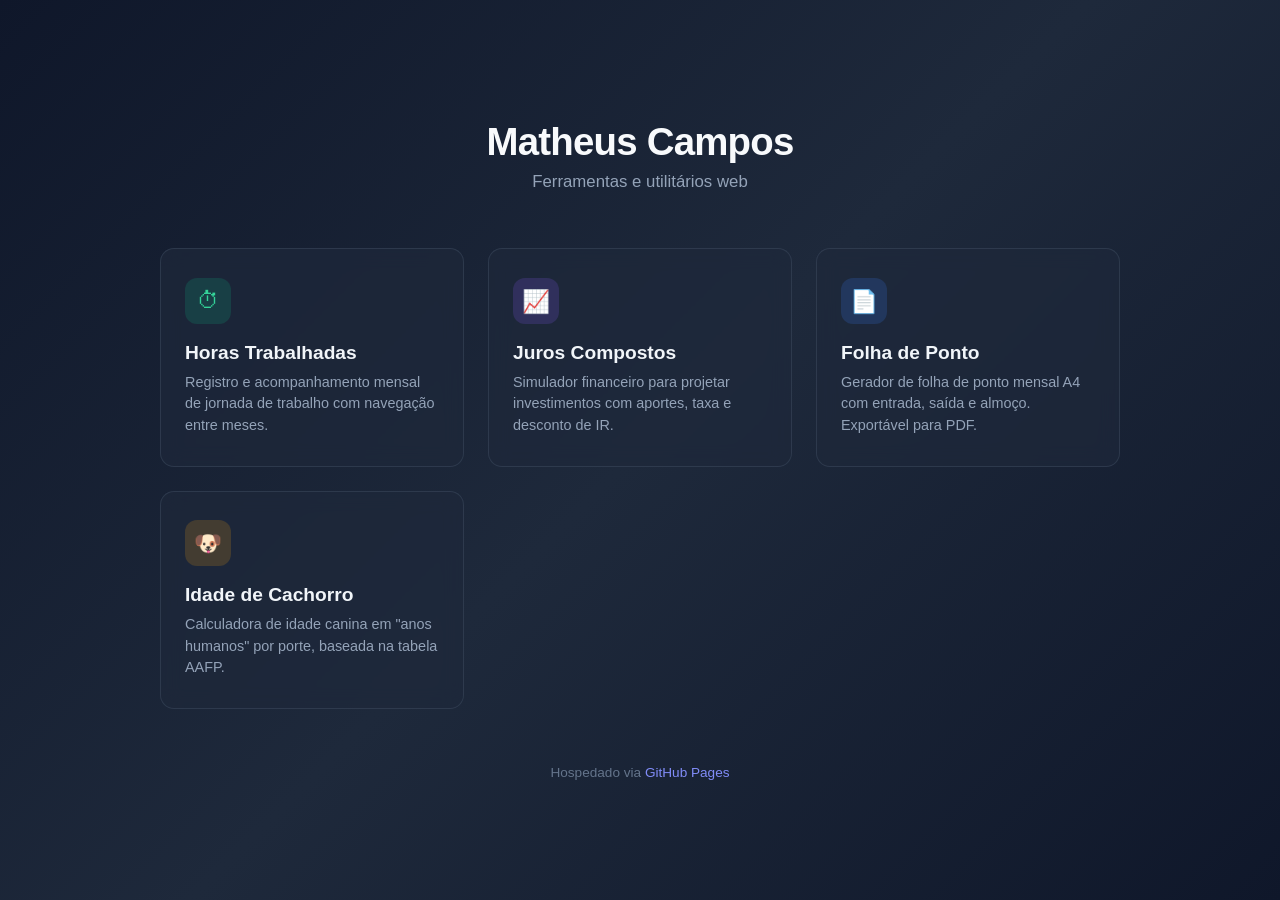
==== index.html @ 674d764a "Página de índice" ====
<!DOCTYPE html>
<html lang="pt-BR">
<head>
  <meta charset="UTF-8">
  <meta name="viewport" content="width=device-width, initial-scale=1.0">
  <title>Matheus Campos — Projetos</title>
  <style>
    * {
      margin: 0;
      padding: 0;
      box-sizing: border-box;
    }

    body {
      font-family: 'Inter', -apple-system, BlinkMacSystemFont, 'Segoe UI', Roboto, sans-serif;
      background: linear-gradient(135deg, #0f172a 0%, #1e293b 50%, #0f172a 100%);
      color: #e2e8f0;
      min-height: 100vh;
      display: flex;
      flex-direction: column;
      align-items: center;
      justify-content: center;
      padding: 2rem;
    }

    .container {
      max-width: 960px;
      width: 100%;
    }

    header {
      text-align: center;
      margin-bottom: 3.5rem;
    }

    header h1 {
      font-size: 2.4rem;
      font-weight: 700;
      letter-spacing: -0.02em;
      color: #f8fafc;
      margin-bottom: 0.5rem;
    }

    header p {
      font-size: 1.05rem;
      color: #94a3b8;
      font-weight: 400;
    }

    .grid {
      display: grid;
      grid-template-columns: repeat(auto-fit, minmax(260px, 1fr));
      gap: 1.5rem;
    }

    .card {
      background: rgba(30, 41, 59, 0.7);
      border: 1px solid rgba(71, 85, 105, 0.4);
      border-radius: 14px;
      padding: 1.8rem 1.5rem;
      text-decoration: none;
      color: inherit;
      transition: all 0.25s ease;
      position: relative;
      overflow: hidden;
      backdrop-filter: blur(10px);
    }

    .card::before {
      content: '';
      position: absolute;
      top: 0;
      left: 0;
      right: 0;
      height: 3px;
      border-radius: 3px 3px 0 0;
      opacity: 0;
      transition: opacity 0.25s ease;
    }

    .card:hover {
      background: rgba(30, 41, 59, 0.9);
      border-color: rgba(99, 102, 241, 0.5);
      transform: translateY(-4px);
      box-shadow: 0 12px 40px rgba(0, 0, 0, 0.4), 0 0 0 1px rgba(99, 102, 241, 0.15);
    }

    .card:hover::before {
      opacity: 1;
      background: linear-gradient(90deg, #6366f1, #a78bfa, #6366f1);
    }

    .icon {
      display: flex;
      align-items: center;
      justify-content: center;
      width: 46px;
      height: 46px;
      border-radius: 12px;
      font-size: 1.4rem;
      margin-bottom: 1.1rem;
    }

    .icon-ponto    { background: rgba(59, 130, 246, 0.18); color: #60a5fa; }
    .icon-horas    { background: rgba(16, 185, 129, 0.18); color: #34d399; }
    .icon-dog      { background: rgba(245, 158, 11, 0.18); color: #fbbf24; }
    .icon-juros    { background: rgba(139, 92, 246, 0.18); color: #a78bfa; }

    .card h2 {
      font-size: 1.2rem;
      font-weight: 600;
      margin-bottom: 0.5rem;
      color: #f1f5f9;
    }

    .card p {
      font-size: 0.9rem;
      color: #94a3b8;
      line-height: 1.5;
    }

    footer {
      margin-top: 3.5rem;
      text-align: center;
      font-size: 0.85rem;
      color: #64748b;
    }

    footer a {
      color: #818cf8;
      text-decoration: none;
      transition: color 0.2s;
    }

    footer a:hover {
      color: #a5b4fc;
    }
  </style>
</head>
<body>

<div class="container">

  <header>
    <h1>Matheus Campos</h1>
    <p>Ferramentas e utilitários web</p>
  </header>

  <div class="grid">

    <a href="horastrabalhadas/" class="card">
      <div class="icon icon-horas">&#x23F1;</div>
      <h2>Horas Trabalhadas</h2>
      <p>Registro e acompanhamento mensal de jornada de trabalho com navegação entre meses.</p>
    </a>

    <a href="juroscompostos/" class="card">
      <div class="icon icon-juros">&#x1F4C8;</div>
      <h2>Juros Compostos</h2>
      <p>Simulador financeiro para projetar investimentos com aportes, taxa e desconto de IR.</p>
    </a>

    <a href="folhaponto/" class="card">
      <div class="icon icon-ponto">&#x1F4C4;</div>
      <h2>Folha de Ponto</h2>
      <p>Gerador de folha de ponto mensal A4 com entrada, saída e almoço. Exportável para PDF.</p>
    </a>

    <a href="idadecachorro/" class="card">
      <div class="icon icon-dog">&#x1F436;</div>
      <h2>Idade de Cachorro</h2>
      <p>Calculadora de idade canina em "anos humanos" por porte, baseada na tabela AAFP.</p>
    </a>

  </div>

  <footer>
    Hospedado via <a href="https://pages.github.com" target="_blank" rel="noopener">GitHub Pages</a>
  </footer>

</div>

</body>
</html>
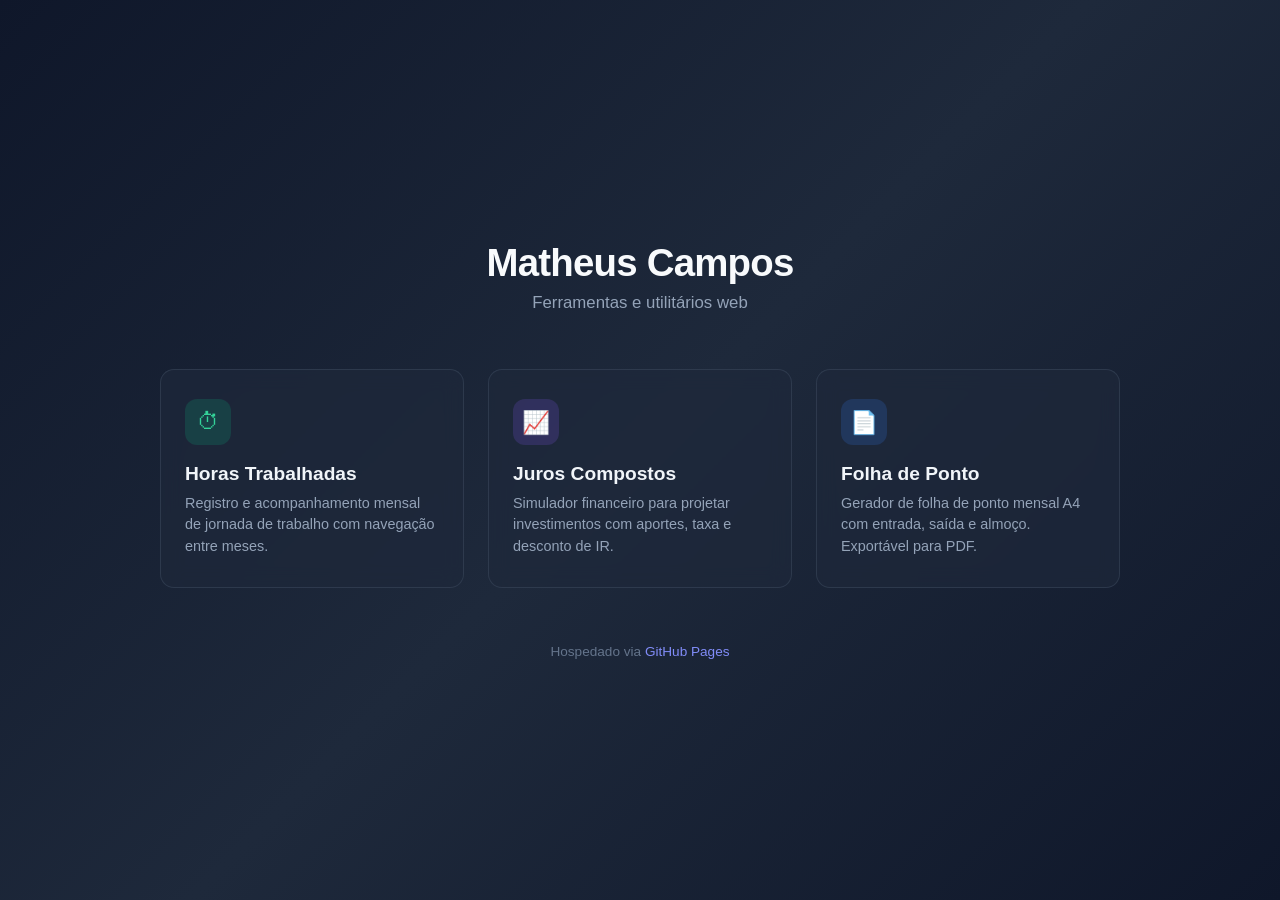
==== commit 1fd96477: "Remoção de app idade do cachorro" ====
--- a/index.html
+++ b/index.html
@@ -103,7 +103,7 @@
 
     .icon-ponto    { background: rgba(59, 130, 246, 0.18); color: #60a5fa; }
     .icon-horas    { background: rgba(16, 185, 129, 0.18); color: #34d399; }
-    .icon-dog      { background: rgba(245, 158, 11, 0.18); color: #fbbf24; }
+
     .icon-juros    { background: rgba(139, 92, 246, 0.18); color: #a78bfa; }
 
     .card h2 {
@@ -166,11 +166,6 @@
       <p>Gerador de folha de ponto mensal A4 com entrada, saída e almoço. Exportável para PDF.</p>
     </a>
 
-    <a href="idadecachorro/" class="card">
-      <div class="icon icon-dog">&#x1F436;</div>
-      <h2>Idade de Cachorro</h2>
-      <p>Calculadora de idade canina em "anos humanos" por porte, baseada na tabela AAFP.</p>
-    </a>
 
   </div>
 
@@ -181,4 +176,4 @@
 </div>
 
 </body>
-</html>
+</html>
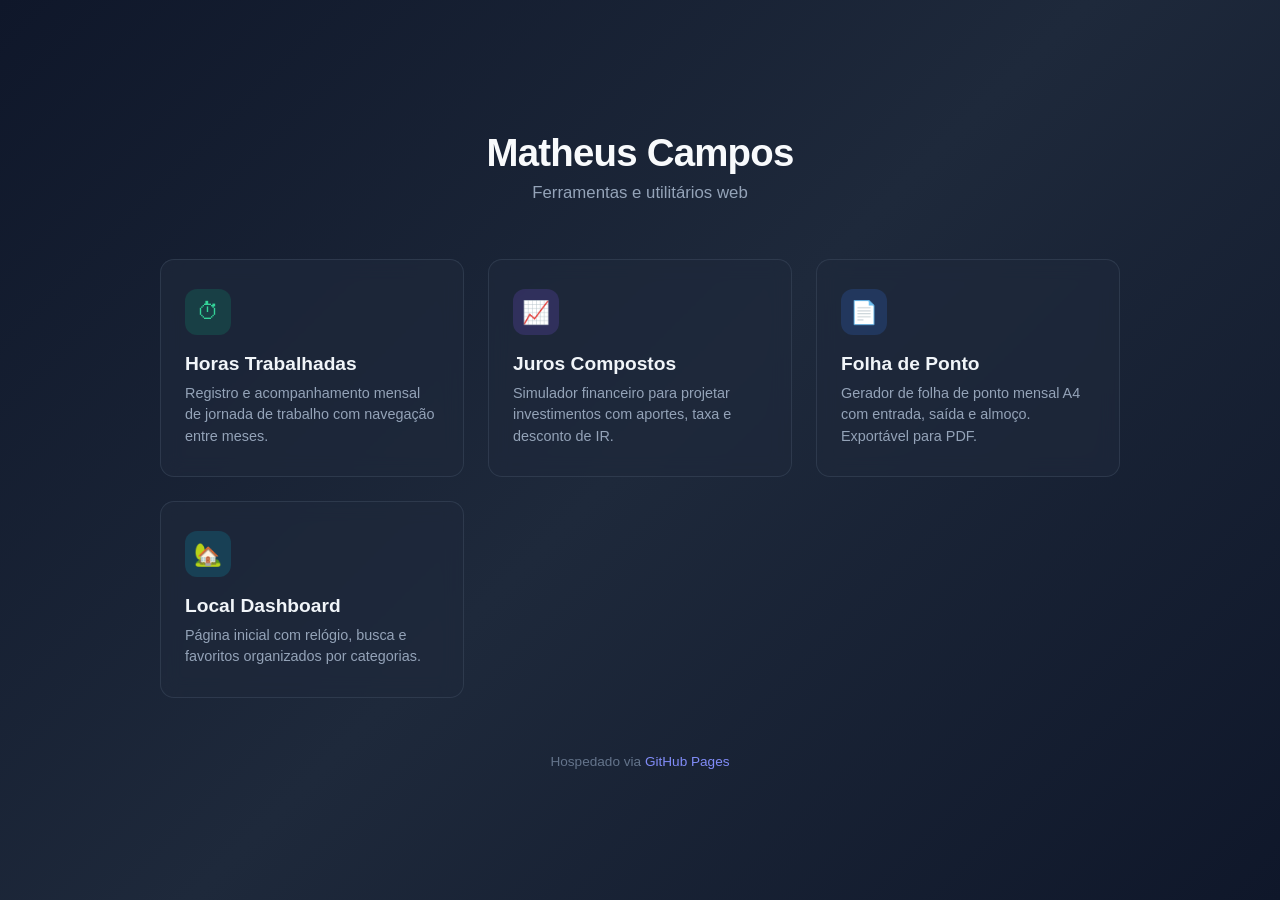
==== commit 74fad869: "Add background customization feature with presets and modal" ====
--- a/index.html
+++ b/index.html
@@ -105,6 +105,7 @@
     .icon-horas    { background: rgba(16, 185, 129, 0.18); color: #34d399; }
 
     .icon-juros    { background: rgba(139, 92, 246, 0.18); color: #a78bfa; }
+    .icon-dash     { background: rgba(6, 182, 212, 0.18); color: #22d3ee; }
 
     .card h2 {
       font-size: 1.2rem;
@@ -166,6 +167,11 @@
       <p>Gerador de folha de ponto mensal A4 com entrada, saída e almoço. Exportável para PDF.</p>
     </a>
 
+    <a href="localdashboard/" class="card">
+      <div class="icon icon-dash">&#x1F3E1;</div>
+      <h2>Local Dashboard</h2>
+      <p>Página inicial com relógio, busca e favoritos organizados por categorias.</p>
+    </a>
 
   </div>
 
